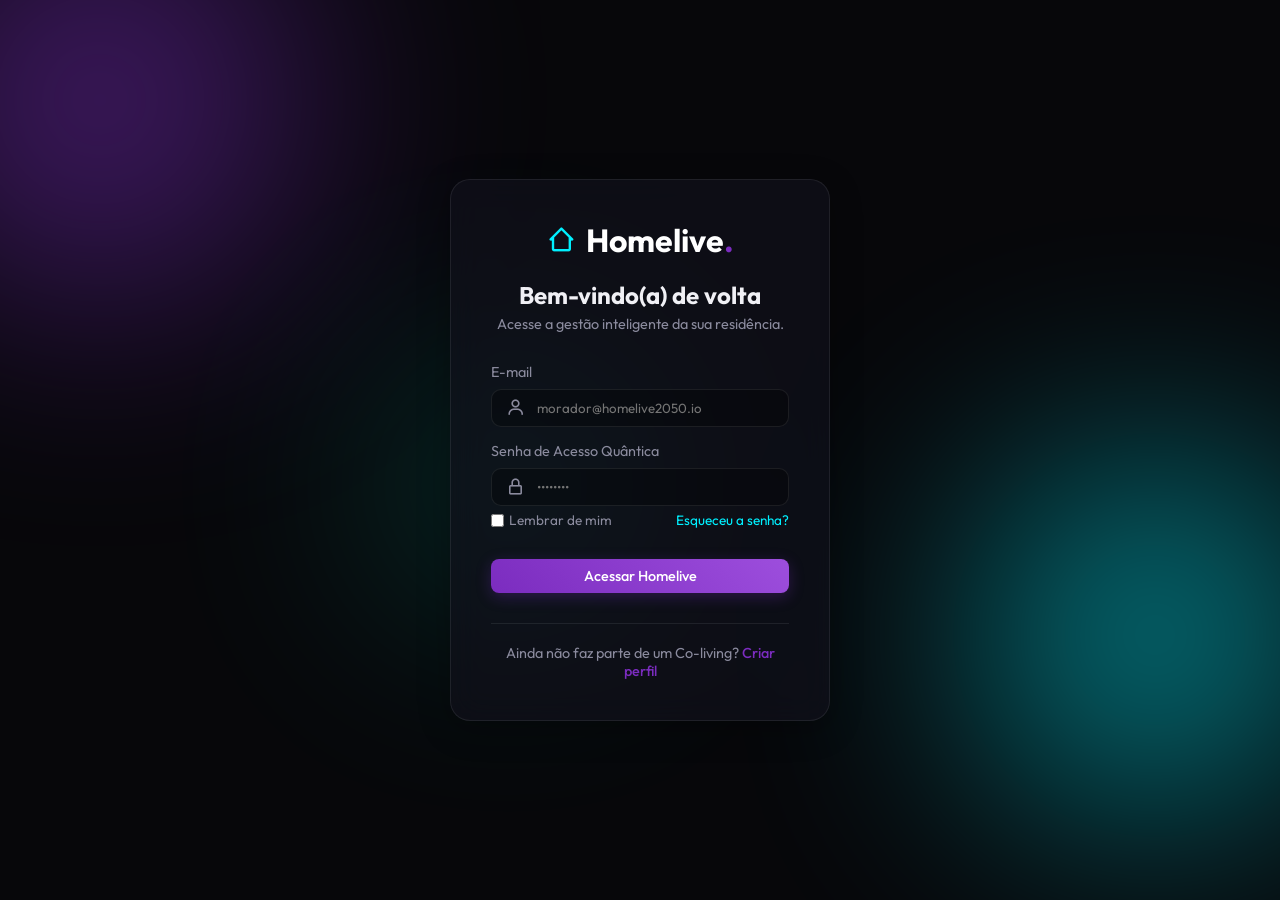
==== frontend/index.html @ 43c57202 "feat: frontend" ====
<!DOCTYPE html>
<html lang="pt-br">

<head>
    <meta charset="UTF-8">
    <meta name="viewport" content="width=device-width, initial-scale=1.0">
    <meta name="description" content="Homelive - Sistema de Gestão de Convivência Inteligente para 2050">
    <title>Homelive | Painel de Controle</title>
    <!-- Fontes do Google -->
    <link rel="preconnect" href="https://fonts.googleapis.com">
    <link rel="preconnect" href="https://fonts.gstatic.com" crossorigin>
    <link href="https://fonts.googleapis.com/css2?family=Outfit:wght@300;400;500;600;700&display=swap" rel="stylesheet">
    <!-- Icones modernos Boxicons -->
    <link href='https://unpkg.com/boxicons@2.1.4/css/boxicons.min.css' rel='stylesheet'>
    <link rel="stylesheet" href="css/estilo.css">

</head>

<body>
    <!-- Fundo de Gradientes Animados -->
    <div class="orbe-fundo orbe-1"></div>
    <div class="orbe-fundo orbe-2"></div>
    <div class="orbe-fundo orbe-3"></div>

    <div class="container-app">
        <!-- Navegação Lateral -->
        <nav class="menu-lateral painel-vidro">
            <div class="marca">
                <i class='bx bx-home-alt-2'></i>
                <span>Homelive<span>.</span></span>
            </div>

            <ul class="links-navegacao">
                <li class="ativo" data-alvo="visao-geral">
                    <i class='bx bx-grid-alt'></i>
                    <span>Visão Geral</span>
                </li>
                <li data-alvo="financas">
                    <i class='bx bx-wallet'></i>
                    <span>Finanças & Rateio</span>
                </li>
                <li data-alvo="tarefas">
                    <i class='bx bx-check-shield'></i>
                    <span>Escalas & Tarefas</span>
                </li>
                <li data-alvo="reservas">
                    <i class='bx bx-calendar-event'></i>
                    <span>Reservas</span>
                </li>
                <li data-alvo="moradores">
                    <i class='bx bx-group'></i>
                    <span>Moradores</span>
                </li>
                <li data-alvo="regras">
                    <i class='bx bx-shield-alt-2'></i>
                    <span>Regras & Penalidades</span>
                </li>
            </ul>

            <div class="seletor-papel-usuario">
                <a href="login.html" id="botao-sair" class="botao-sair mt-3"><i class='bx bx-log-out'></i> Sair</a>
            </div>
        </nav>

        <!-- Área Principal de Conteúdo -->
        <main class="conteudo-principal">
            <!-- Barra Superior -->
            <header class="barra-topo">
                <button class="toggle-menu" id="toggle-menu" aria-label="Abrir menu"><i class='bx bx-menu'></i></button>
                <div class="texto-boas-vindas">
                    <h1 id="titulo-pagina">Visão Geral</h1>
                    <p id="exibicao-data"></p>
                </div>

                <div class="acoes-topo">
                    <div class="emblema-gamificacao dica-ferramenta" data-dica="Seus Pontos de Convivência">
                        <i class='bx bx-star'></i>
                        <span id="pontos-usuario">—</span>
                    </div>
                    <div class="botao-notificacao dica-ferramenta" data-dica="Pendências">
                        <i class='bx bx-bell'></i>
                        <span class="distintivo" id="distintivo-pendencias">0</span>
                    </div>
                    <div class="cartao-perfil painel-vidro">
                        <img id="avatar-usuario" src="" alt="Avatar do Usuário">
                        <div class="info-perfil">
                            <span class="nome" id="nome-usuario">...</span>
                            <span class="papel" id="exibicao-papel">...</span>
                        </div>
                    </div>
                </div>
            </header>

            <!-- Container das Telas (Views) -->
            <div class="container-telas">

                <!-- TELA 1: Visão Geral (Dashboard) -->
                <section id="visao-geral" class="tela tela-ativa">
                    <div class="grade-estatisticas">
                        <div class="cartao-estatistica painel-vidro">
                            <div class="icone-estatistica pulso-azul"><i class='bx bx-pie-chart-alt-2'></i></div>
                            <div class="detalhes-estatistica">
                                <h3 id="est1-titulo">Seu Rateio Pendente</h3>
                                <h2 id="est1-valor">—</h2>
                                <p id="est1-sub"></p>
                            </div>
                        </div>
                        <div class="cartao-estatistica painel-vidro">
                            <div class="icone-estatistica pulso-roxo"><i class='bx bx-water'></i></div>
                            <div class="detalhes-estatistica">
                                <h3 id="est2-titulo">Seu Consumo</h3>
                                <h2 id="est2-valor">—</h2>
                                <p id="est2-sub"></p>
                            </div>
                        </div>
                        <div class="cartao-estatistica painel-vidro">
                            <div class="icone-estatistica pulso-verde"><i class='bx bx-trophy'></i></div>
                            <div class="detalhes-estatistica">
                                <h3 id="est3-titulo">Ranking da Casa</h3>
                                <h2 id="est3-valor">—</h2>
                                <p id="est3-sub"></p>
                            </div>
                        </div>
                    </div>

                    <div class="bento-dashboard">
                        <div class="caixa-bento painel-vidro bento-grande">
                            <div class="cabecalho-caixa">
                                <h2 id="titulo-proximas-escalas">Suas Próximas Escalas</h2>
                                <button class="botao-texto" onclick="navegarPara('tarefas')">Ver todas</button>
                            </div>
                            <ul class="lista-tarefas" id="dash-tarefas"></ul>
                        </div>

                        <div class="caixa-bento painel-vidro">
                            <div class="cabecalho-caixa">
                                <h2>Próximas Reservas</h2>
                            </div>
                            <div id="dash-reservas"></div>
                        </div>
                    </div>
                </section>

                <!-- TELA 2: Finanças -->
                <section id="financas" class="tela">
                    <div class="cabecalho-secao">
                        <h2>Rateio de Custos</h2>
                        <div class="acoes-cabecalho">
                            <button class="botao-contorno" onclick="abrirModal('modalLeitura')">Registrar Consumo (kWh)</button>
                            <button class="botao-primario" onclick="abrirModal('modalNovaDespesa')">Lançar Gasto</button>
                        </div>
                    </div>

                    <div class="algoritmo-financa painel-vidro">
                        <div class="cabecalho-algo">
                            <i class='bx bx-network-chart'></i>
                            <div>
                                <h3>Algoritmo de Divisão por Despesa</h3>
                                <p>Cada gasto escolhe o seu: <strong>Igualitário</strong>, <strong>Por Estadia</strong> (dias na residência) ou <strong>Por Consumo</strong> (leituras de kWh do mês da conta).</p>
                            </div>
                        </div>
                    </div>

                    <div class="container-tabela-despesas painel-vidro">
                        <table class="tabela-moderna">
                            <thead>
                                <tr>
                                    <th>Despesa</th>
                                    <th>Tipo</th>
                                    <th>Valor Total</th>
                                    <th id="th-rateio">Seu Rateio</th>
                                    <th>Status</th>
                                    <th>Ação</th>
                                </tr>
                            </thead>
                            <tbody id="lista-despesas"></tbody>
                        </table>
                    </div>
                </section>

                <!-- TELA 3: Escalas e Tarefas -->
                <section id="tarefas" class="tela">
                    <div class="cabecalho-secao">
                        <h2>Tarefas da Casa</h2>
                        <div class="acoes-cabecalho apenas-admin">
                            <button class="botao-primario" onclick="abrirModal('modalNovaTarefa')">Nova Tarefa</button>
                            <button class="botao-contorno" data-acao="processar-atrasos">Processar Atrasos</button>
                            <button class="botao-perigo" onclick="abrirModal('modalPenalidade')">Aplicar Penalidade</button>
                        </div>
                    </div>
                    <div id="lista-tarefas" class="grade-tarefas"></div>

                    <div class="cabecalho-secao mt-4">
                        <h2>Escalas Recorrentes (Rodízio)</h2>
                        <div class="acoes-cabecalho apenas-admin">
                            <button class="botao-primario" onclick="abrirModal('modalNovaEscala')">Nova Escala</button>
                            <button class="botao-contorno" data-acao="gerar-escalas">Gerar Tarefas Devidas</button>
                        </div>
                    </div>
                    <div id="lista-escalas" class="grade-tarefas"></div>
                </section>

                <!-- TELA 4: Reservas -->
                <section id="reservas" class="tela">
                    <div class="cabecalho-secao">
                        <h2>Reservas de Espaços</h2>
                        <p>Agende o uso das áreas compartilhadas para evitar conflitos de horários.</p>
                    </div>

                    <div class="grade-espacos" id="lista-espacos"></div>

                    <div class="cabecalho-secao mt-4">
                        <h2>Reservas Agendadas</h2>
                    </div>
                    <div class="container-tabela-despesas painel-vidro">
                        <table class="tabela-moderna">
                            <thead>
                                <tr>
                                    <th>Espaço</th>
                                    <th>Morador</th>
                                    <th>Horário</th>
                                    <th>Status</th>
                                    <th>Ação</th>
                                </tr>
                            </thead>
                            <tbody id="lista-agendamentos"></tbody>
                        </table>
                    </div>
                </section>

                <!-- TELA 5: Moradores -->
                <section id="moradores" class="tela">
                    <div class="cabecalho-secao">
                        <h2>Gerenciamento de Moradores</h2>
                        <div class="acoes-cabecalho apenas-admin">
                            <button class="botao-primario" onclick="abrirModal('modalAdicionarMorador')">Adicionar Morador</button>
                        </div>
                    </div>
                    <div id="lista-moradores" class="grade-moradores"></div>
                </section>

                <!-- TELA 6: Regras & Penalidades -->
                <section id="regras" class="tela">
                    <div class="cabecalho-secao">
                        <h2>Regras de Penalidade</h2>
                        <p>As regras valem para todos e são aplicadas automaticamente quando a infração acontece.</p>
                        <div class="acoes-cabecalho apenas-admin">
                            <button class="botao-primario" onclick="abrirModal('modalNovaRegra')">Nova Regra</button>
                        </div>
                    </div>
                    <div id="lista-regras" class="grade-votacoes"></div>

                    <div class="cabecalho-secao mt-4">
                        <h2 id="titulo-penalidades">Minhas Penalidades</h2>
                    </div>
                    <div class="container-tabela-despesas painel-vidro">
                        <table class="tabela-moderna">
                            <thead>
                                <tr>
                                    <th>Data</th>
                                    <th>Morador</th>
                                    <th>Infração</th>
                                    <th>Pontos</th>
                                    <th>Motivo</th>
                                    <th>Aplicada por</th>
                                </tr>
                            </thead>
                            <tbody id="lista-penalidades"></tbody>
                        </table>
                    </div>
                </section>
            </div>
        </main>
    </div>
    <div class="overlay-menu" id="overlay-menu"></div>

    <!-- Modal de Reserva -->
    <div class="sobreposicao-modal" id="modalReserva">
        <div class="caixa-modal painel-vidro">
            <div class="cabecalho-modal">
                <h3 id="nome-espaco-modal">Reservar Espaço</h3>
                <button class="botao-fechar" onclick="fecharModal('modalReserva')"><i class='bx bx-x'></i></button>
            </div>
            <div class="corpo-modal">
                <form id="formulario-reserva" class="formulario-moderno">
                    <input type="hidden" id="reserva-espaco-id">
                    <div class="grupo-formulario apenas-admin">
                        <label>Reservar em nome de</label>
                        <select id="reserva-morador" class="input-vidro"></select>
                    </div>
                    <div class="grupo-formulario">
                        <label>Data da Reserva</label>
                        <input type="date" id="reserva-data" class="input-vidro" required>
                    </div>
                    <div class="linha-formulario">
                        <div class="grupo-formulario">
                            <label>Horário de Início</label>
                            <input type="time" id="reserva-inicio" class="input-vidro" required>
                        </div>
                        <div class="grupo-formulario">
                            <label>Horário de Fim</label>
                            <input type="time" id="reserva-fim" class="input-vidro" required>
                        </div>
                    </div>
                    <div class="grupo-formulario">
                        <label>Motivo (opcional)</label>
                        <input type="text" id="reserva-motivo" class="input-vidro">
                    </div>
                    <div class="aviso-ia">
                        <i class='bx bx-bot'></i>
                        <p>O sistema recusa a reserva se o horário bater com outra já confirmada no mesmo espaço.</p>
                    </div>
                    <button type="submit" class="botao-primario largura-total mt-3">Confirmar Reserva de Espaço</button>
                </form>
            </div>
        </div>
    </div>

    <!-- Modal de Adicionar Morador -->
    <div class="sobreposicao-modal" id="modalAdicionarMorador">
        <div class="caixa-modal painel-vidro">
            <div class="cabecalho-modal">
                <h3>Adicionar Novo Morador</h3>
                <button class="botao-fechar" onclick="fecharModal('modalAdicionarMorador')"><i class='bx bx-x'></i></button>
            </div>
            <div class="corpo-modal">
                <form id="formulario-adicionar-morador" class="formulario-moderno">
                    <div class="grupo-formulario">
                        <label>Nome do Morador</label>
                        <input type="text" id="novo-morador-nome" class="input-vidro" required>
                    </div>
                    <div class="linha-formulario">
                        <div class="grupo-formulario">
                            <label>E-mail</label>
                            <input type="email" id="novo-morador-email" class="input-vidro" required>
                        </div>
                        <div class="grupo-formulario">
                            <label>Senha (mín. 6)</label>
                            <input type="password" id="novo-morador-senha" class="input-vidro" minlength="6" required>
                        </div>
                    </div>
                    <div class="linha-formulario">
                        <div class="grupo-formulario">
                            <label>Quarto</label>
                            <input type="text" id="novo-morador-quarto" class="input-vidro" required>
                        </div>
                        <div class="grupo-formulario">
                            <label>Telefone</label>
                            <input type="text" id="novo-morador-telefone" class="input-vidro">
                        </div>
                    </div>
                    <button type="submit" class="botao-primario largura-total mt-3">Salvar Morador</button>
                </form>
            </div>
        </div>
    </div>

    <!-- Modal Nova Despesa -->
    <div class="sobreposicao-modal" id="modalNovaDespesa">
        <div class="caixa-modal painel-vidro">
            <div class="cabecalho-modal">
                <h3>Lançar Novo Gasto</h3>
                <button class="botao-fechar" onclick="fecharModal('modalNovaDespesa')"><i class='bx bx-x'></i></button>
            </div>
            <div class="corpo-modal">
                <form id="formulario-nova-despesa" class="formulario-moderno">
                    <div class="grupo-formulario">
                        <label>Título</label>
                        <input type="text" id="nova-despesa-titulo" class="input-vidro" required>
                    </div>
                    <div class="grupo-formulario">
                        <label>Descrição (opcional)</label>
                        <input type="text" id="nova-despesa-desc" class="input-vidro">
                    </div>
                    <div class="linha-formulario">
                        <div class="grupo-formulario">
                            <label>Valor Total (R$)</label>
                            <input type="number" id="nova-despesa-valor" step="0.01" min="0.01" class="input-vidro" required>
                        </div>
                        <div class="grupo-formulario">
                            <label>Vencimento</label>
                            <input type="date" id="nova-despesa-vencimento" class="input-vidro" required>
                        </div>
                    </div>
                    <div class="linha-formulario">
                        <div class="grupo-formulario">
                            <label>Categoria</label>
                            <select id="nova-despesa-categoria" class="input-vidro">
                                <option value="ENERGIA_SOLAR">Energia</option>
                                <option value="AGUA_REUTILIZAVEL">Água</option>
                                <option value="INTERNET_QUANTICA">Internet</option>
                                <option value="MANUTENCAO_ROBOS">Manutenção</option>
                                <option value="ALIMENTACAO_INTELIGENTE">Alimentação</option>
                                <option value="CONDOMINIO_GERAL">Condomínio</option>
                                <option value="OUTROS">Outros</option>
                            </select>
                        </div>
                        <div class="grupo-formulario">
                            <label>Tipo</label>
                            <select id="nova-despesa-tipo" class="input-vidro">
                                <option value="FIXA">Fixa</option>
                                <option value="VARIAVEL">Variável</option>
                            </select>
                        </div>
                    </div>
                    <div class="linha-formulario">
                        <div class="grupo-formulario">
                            <label>Divisão</label>
                            <select id="nova-despesa-rateio" class="input-vidro">
                                <option value="IGUALITARIO">Igualitária</option>
                                <option value="POR_ESTADIA">Por estadia</option>
                                <option value="POR_CONSUMO">Por consumo (kWh)</option>
                            </select>
                        </div>
                        <div class="grupo-formulario">
                            <label>Mês da conta</label>
                            <input type="month" id="nova-despesa-competencia" class="input-vidro">
                        </div>
                    </div>
                    <button type="submit" class="botao-primario largura-total mt-3">Enviar para Aprovação</button>
                </form>
            </div>
        </div>
    </div>

    <!-- Modal Leitura de Consumo -->
    <div class="sobreposicao-modal" id="modalLeitura">
        <div class="caixa-modal painel-vidro">
            <div class="cabecalho-modal">
                <h3>Registrar Consumo</h3>
                <button class="botao-fechar" onclick="fecharModal('modalLeitura')"><i class='bx bx-x'></i></button>
            </div>
            <div class="corpo-modal">
                <form id="formulario-leitura" class="formulario-moderno">
                    <div class="grupo-formulario apenas-admin">
                        <label>Morador</label>
                        <select id="leitura-morador" class="input-vidro"></select>
                    </div>
                    <div class="linha-formulario">
                        <div class="grupo-formulario">
                            <label>Consumo (kWh)</label>
                            <input type="number" id="leitura-kwh" step="0.01" min="0" class="input-vidro" required>
                        </div>
                        <div class="grupo-formulario">
                            <label>Mês (padrão: atual)</label>
                            <input type="month" id="leitura-competencia" class="input-vidro">
                        </div>
                    </div>
                    <button type="submit" class="botao-primario largura-total mt-3">Salvar Leitura</button>
                </form>
            </div>
        </div>
    </div>

    <!-- Modal Nova Tarefa -->
    <div class="sobreposicao-modal" id="modalNovaTarefa">
        <div class="caixa-modal painel-vidro">
            <div class="cabecalho-modal">
                <h3>Adicionar Nova Tarefa</h3>
                <button class="botao-fechar" onclick="fecharModal('modalNovaTarefa')"><i class='bx bx-x'></i></button>
            </div>
            <div class="corpo-modal">
                <form id="formulario-nova-tarefa" class="formulario-moderno">
                    <div class="grupo-formulario">
                        <label>Título da Tarefa</label>
                        <input type="text" id="nova-tarefa-titulo" class="input-vidro" required>
                    </div>
                    <div class="grupo-formulario">
                        <label>Descrição</label>
                        <input type="text" id="nova-tarefa-desc" class="input-vidro">
                    </div>
                    <div class="linha-formulario">
                        <div class="grupo-formulario">
                            <label>Responsável</label>
                            <select id="nova-tarefa-responsavel" class="input-vidro" required></select>
                        </div>
                        <div class="grupo-formulario">
                            <label>Prazo</label>
                            <input type="date" id="nova-tarefa-prazo" class="input-vidro" required>
                        </div>
                    </div>
                    <div class="linha-formulario">
                        <div class="grupo-formulario">
                            <label>Recompensa (pts)</label>
                            <input type="number" id="nova-tarefa-xp" min="0" class="input-vidro">
                        </div>
                        <div class="grupo-formulario">
                            <label>Penalidade (pts)</label>
                            <input type="number" id="nova-tarefa-penalidade" min="0" class="input-vidro">
                        </div>
                    </div>
                    <button type="submit" class="botao-primario largura-total mt-3">Criar Tarefa</button>
                </form>
            </div>
        </div>
    </div>

    <!-- Modal Nova Escala -->
    <div class="sobreposicao-modal" id="modalNovaEscala">
        <div class="caixa-modal painel-vidro">
            <div class="cabecalho-modal">
                <h3>Nova Escala Recorrente</h3>
                <button class="botao-fechar" onclick="fecharModal('modalNovaEscala')"><i class='bx bx-x'></i></button>
            </div>
            <div class="corpo-modal">
                <form id="formulario-nova-escala" class="formulario-moderno">
                    <div class="grupo-formulario">
                        <label>Título</label>
                        <input type="text" id="escala-titulo" class="input-vidro" required>
                    </div>
                    <div class="grupo-formulario">
                        <label>Descrição</label>
                        <input type="text" id="escala-desc" class="input-vidro">
                    </div>
                    <div class="linha-formulario">
                        <div class="grupo-formulario">
                            <label>Repete</label>
                            <select id="escala-periodicidade" class="input-vidro">
                                <option value="DIARIA">Diária</option>
                                <option value="SEMANAL" selected>Semanal</option>
                                <option value="QUINZENAL">Quinzenal</option>
                                <option value="MENSAL">Mensal</option>
                            </select>
                        </div>
                        <div class="grupo-formulario">
                            <label>Prazo (dias)</label>
                            <input type="number" id="escala-prazo" min="1" value="2" class="input-vidro" required>
                        </div>
                    </div>
                    <div class="grupo-formulario">
                        <label>Rodízio</label>
                        <select id="escala-rodizio" class="input-vidro">
                            <option value="SEQUENCIAL">Sequencial (em ordem)</option>
                            <option value="MENOR_PONTUACAO">Quem tem menos pontos</option>
                            <option value="MENOR_CARGA">Quem tem menos tarefas abertas</option>
                        </select>
                    </div>
                    <div class="linha-formulario">
                        <div class="grupo-formulario">
                            <label>Recompensa (pts)</label>
                            <input type="number" id="escala-xp" min="0" class="input-vidro">
                        </div>
                        <div class="grupo-formulario">
                            <label>Penalidade (pts)</label>
                            <input type="number" id="escala-penalidade" min="0" class="input-vidro">
                        </div>
                    </div>
                    <div class="grupo-formulario">
                        <label>Primeira geração (padrão: hoje)</label>
                        <input type="date" id="escala-primeira" class="input-vidro">
                    </div>
                    <button type="submit" class="botao-primario largura-total mt-3">Criar Escala</button>
                </form>
            </div>
        </div>
    </div>

    <!-- Modal Penalidade Manual -->
    <div class="sobreposicao-modal" id="modalPenalidade">
        <div class="caixa-modal painel-vidro">
            <div class="cabecalho-modal">
                <h3>Aplicar Penalidade</h3>
                <button class="botao-fechar" onclick="fecharModal('modalPenalidade')"><i class='bx bx-x'></i></button>
            </div>
            <div class="corpo-modal">
                <form id="formulario-penalidade" class="formulario-moderno">
                    <div class="grupo-formulario">
                        <label>Morador</label>
                        <select id="penalidade-morador" class="input-vidro" required></select>
                    </div>
                    <div class="grupo-formulario">
                        <label>Pontos a descontar</label>
                        <input type="number" id="penalidade-pontos" min="1" class="input-vidro" required>
                    </div>
                    <div class="grupo-formulario">
                        <label>Motivo</label>
                        <input type="text" id="penalidade-motivo" class="input-vidro" required>
                    </div>
                    <button type="submit" class="botao-perigo largura-total mt-3">Aplicar Penalidade</button>
                </form>
            </div>
        </div>
    </div>

    <!-- Modal Nova Regra -->
    <div class="sobreposicao-modal" id="modalNovaRegra">
        <div class="caixa-modal painel-vidro">
            <div class="cabecalho-modal">
                <h3>Nova Regra de Penalidade</h3>
                <button class="botao-fechar" onclick="fecharModal('modalNovaRegra')"><i class='bx bx-x'></i></button>
            </div>
            <div class="corpo-modal">
                <form id="formulario-nova-regra" class="formulario-moderno">
                    <div class="grupo-formulario">
                        <label>Nome da regra</label>
                        <input type="text" id="regra-nome" class="input-vidro" required>
                    </div>
                    <div class="linha-formulario">
                        <div class="grupo-formulario">
                            <label>Infração</label>
                            <select id="regra-infracao" class="input-vidro">
                                <option value="TAREFA_ATRASADA">Tarefa atrasada</option>
                                <option value="CANCELAMENTO_TARDIO">Cancelamento tardio</option>
                                <option value="NAO_COMPARECIMENTO">Não comparecimento</option>
                            </select>
                        </div>
                        <div class="grupo-formulario">
                            <label>Cálculo</label>
                            <select id="regra-modo" class="input-vidro">
                                <option value="FIXA">Fixa</option>
                                <option value="PROGRESSIVA">Progressiva (reincidência)</option>
                            </select>
                        </div>
                    </div>
                    <div class="grupo-formulario">
                        <label>Pontos base</label>
                        <input type="number" id="regra-base" min="1" class="input-vidro" required>
                    </div>
                    <div id="regra-campos-progressiva">
                        <div class="linha-formulario">
                            <div class="grupo-formulario">
                                <label>+ por reincidência</label>
                                <input type="number" id="regra-incremento" min="0" class="input-vidro">
                            </div>
                            <div class="grupo-formulario">
                                <label>Teto (opcional)</label>
                                <input type="number" id="regra-teto" min="1" class="input-vidro">
                            </div>
                        </div>
                        <div class="grupo-formulario">
                            <label>Janela de reincidência em dias (padrão 30)</label>
                            <input type="number" id="regra-janela" min="1" class="input-vidro">
                        </div>
                    </div>
                    <div class="grupo-formulario" id="regra-campo-horas" style="display:none;">
                        <label>Antecedência mínima (horas)</label>
                        <input type="number" id="regra-horas" min="1" class="input-vidro">
                    </div>
                    <button type="submit" class="botao-primario largura-total mt-3">Criar Regra</button>
                </form>
            </div>
        </div>
    </div>

    <div id="container-toasts"></div>
    <script src="js/api.js"></script>
    <script src="js/app.js"></script>
</body>

</html>
---- frontend/css/estilo.css ----
:root {
    /* Paleta CyberTech 2050 */
    --fundo-escuro: #07070a;
    --fundo-painel: rgba(18, 18, 28, 0.65);
    --borda-painel: rgba(255, 255, 255, 0.08);
    
    --destaque-azul: #00f0ff;
    --destaque-roxo: #7b2cbf;
    --destaque-verde: #00f5d4;
    --destaque-vermelho: #ff003c;
    
    --texto-principal: #f0f0f5;
    --texto-suave: #8b8b9e;
    
    --desfoque-vidro: blur(16px);
    --transicao: all 0.3s cubic-bezier(0.25, 0.8, 0.25, 1);
}

* {
    margin: 0;
    padding: 0;
    box-sizing: border-box;
    font-family: 'Outfit', sans-serif;
}

body {
    background-color: var(--fundo-escuro);
    color: var(--texto-principal);
    min-height: 100vh;
    overflow-x: hidden;
    position: relative;
}

/* Corpo e Container Login */
.corpo-login {
    display: flex;
    align-items: center;
    justify-content: center;
}

.container-login {
    width: 100%;
    max-width: 420px;
    padding: 20px;
    z-index: 10;
}

.cartao-login {
    padding: 40px;
    display: flex;
    flex-direction: column;
    gap: 30px;
}

.cabecalho-login {
    text-align: center;
}

.cabecalho-login .marca {
    justify-content: center;
    margin-bottom: 20px;
    font-size: 2rem;
}

.cabecalho-login h2 { font-size: 1.5rem; margin-bottom: 5px;}
.cabecalho-login p { color: var(--texto-suave); font-size: 0.9rem; }

.opcoes-login {
    display: flex;
    justify-content: space-between;
    align-items: center;
    font-size: 0.85rem;
    margin-top: -10px;
    margin-bottom: 10px;
}
.lembrar-mim { display: flex; align-items: center; gap: 5px; color: var(--texto-suave); cursor: pointer; }
.link-esqueci { color: var(--destaque-azul); text-decoration: none; transition: var(--transicao); }
.link-esqueci:hover { text-decoration: underline; }

.rodape-login {
    text-align: center;
    font-size: 0.9rem;
    color: var(--texto-suave);
    border-top: 1px solid var(--borda-painel);
    padding-top: 20px;
}
.rodape-login a { color: var(--destaque-roxo); text-decoration: none; font-weight: 500;}

/* Orbes Animados */
.orbe-fundo {
    position: absolute;
    border-radius: 50%;
    filter: blur(120px);
    z-index: -1;
    opacity: 0.5;
    animation: flutuar 20s infinite ease-in-out alternate;
}

.orbe-1 { width: 400px; height: 400px; background: var(--destaque-roxo); top: -100px; left: -100px; }
.orbe-2 { width: 350px; height: 350px; background: var(--destaque-azul); bottom: 10%; right: -50px; animation-delay: -5s; }
.orbe-3 { width: 250px; height: 250px; background: var(--destaque-verde); top: 40%; left: 30%; animation-delay: -10s; opacity: 0.2; }

@keyframes flutuar {
    0% { transform: translate(0, 0) scale(1); }
    100% { transform: translate(30px, 50px) scale(1.1); }
}

/* Painel de Vidro (Glassmorphism) */
.painel-vidro {
    background: var(--fundo-painel);
    backdrop-filter: var(--desfoque-vidro);
    -webkit-backdrop-filter: var(--desfoque-vidro);
    border: 1px solid var(--borda-painel);
    border-radius: 20px;
    box-shadow: 0 8px 32px 0 rgba(0, 0, 0, 0.3);
}

/* Layout App Principal */
.container-app { display: flex; height: 100vh; padding: 20px; gap: 20px; }

/* Menu Lateral */
.menu-lateral { width: 280px; padding: 30px 20px; display: flex; flex-direction: column; }
.marca { font-size: 1.5rem; font-weight: 700; display: flex; align-items: center; gap: 10px; margin-bottom: 50px; color: #fff; }
.marca i { color: var(--destaque-azul); font-size: 1.8rem; }
.marca span span { color: var(--destaque-roxo); }

.links-navegacao { list-style: none; flex: 1; }
.links-navegacao li {
    padding: 15px 20px; margin-bottom: 10px; border-radius: 12px; cursor: pointer;
    display: flex; align-items: center; gap: 15px; color: var(--texto-suave); font-weight: 500; transition: var(--transicao);
}
.links-navegacao li:hover { background: rgba(255, 255, 255, 0.05); color: #fff; transform: translateX(5px); }
.links-navegacao li.ativo { background: linear-gradient(90deg, rgba(123, 44, 191, 0.2), transparent); color: var(--destaque-azul); border-left: 3px solid var(--destaque-azul); }

.seletor-papel-usuario { margin-top: auto; padding-top: 20px; border-top: 1px solid var(--borda-painel); }
.seletor-papel-usuario label { display: block; font-size: 0.8rem; color: var(--texto-suave); margin-bottom: 8px; }

/* Inputs e Formularios */
.input-vidro {
    width: 100%; background: rgba(0,0,0,0.3); border: 1px solid var(--borda-painel); color: #fff;
    padding: 10px 15px; border-radius: 10px; outline: none; transition: var(--transicao); font-family: inherit;
}
.input-vidro:focus { border-color: var(--destaque-roxo); box-shadow: 0 0 10px rgba(123, 44, 191, 0.3); }

.input-com-icone { position: relative; }
.input-com-icone i { position: absolute; left: 15px; top: 50%; transform: translateY(-50%); color: var(--texto-suave); font-size: 1.2rem;}
.input-com-icone .input-vidro { padding-left: 45px; }

/* Botões */
.botao-primario, .botao-contorno, .botao-perigo, .botao-sair {
    padding: 8px 18px; border-radius: 8px; font-weight: 500; cursor: pointer; transition: var(--transicao);
    font-family: inherit; font-size: 0.9rem; text-decoration: none; display: inline-block; text-align: center;
}
.botao-primario { background: linear-gradient(45deg, var(--destaque-roxo), #9d4edd); border: none; color: #fff; box-shadow: 0 4px 15px rgba(123, 44, 191, 0.3); }
.botao-primario:hover { transform: translateY(-2px); box-shadow: 0 6px 20px rgba(123, 44, 191, 0.5); }
.botao-contorno { background: transparent; border: 1px solid var(--borda-painel); color: #fff; }
.botao-contorno:hover { background: rgba(255,255,255,0.1); }
.botao-perigo { background: rgba(255, 0, 60, 0.1); color: var(--destaque-vermelho); border: 1px solid var(--destaque-vermelho); }
.botao-sair { background: rgba(255, 255, 255, 0.05); border: 1px solid var(--borda-painel); color: var(--texto-suave); width: 100%; }
.botao-sair:hover { background: rgba(255, 0, 60, 0.1); color: var(--destaque-vermelho); border-color: var(--destaque-vermelho); }

.largura-total { width: 100%; }
.mt-3 { margin-top: 20px; }
.botao-pequeno { padding: 5px 12px; font-size: 0.8rem; }

/* Conteúdo Principal */
.conteudo-principal { flex: 1; display: flex; flex-direction: column; overflow: hidden; }

/* Barra de Topo */
.barra-topo { display: flex; justify-content: space-between; align-items: center; padding: 10px 30px 30px 30px; }
.texto-boas-vindas h1 { font-size: 2rem; font-weight: 600; }
.texto-boas-vindas p { color: var(--texto-suave); font-size: 0.9rem; }

.acoes-topo { display: flex; align-items: center; gap: 20px; }
.emblema-gamificacao { display: flex; align-items: center; gap: 8px; background: rgba(0, 245, 212, 0.1); color: var(--destaque-verde); padding: 8px 15px; border-radius: 20px; font-weight: 600; border: 1px solid rgba(0, 245, 212, 0.3); }
.botao-notificacao { position: relative; font-size: 1.5rem; cursor: pointer; color: var(--texto-suave); transition: var(--transicao); }
.botao-notificacao:hover { color: #fff; }
.distintivo { position: absolute; top: -5px; right: -5px; background: var(--destaque-vermelho); color: #fff; font-size: 0.6rem; font-weight: bold; width: 16px; height: 16px; display: flex; align-items: center; justify-content: center; border-radius: 50%; }

.cartao-perfil { display: flex; align-items: center; gap: 12px; padding: 8px 15px 8px 8px; border-radius: 30px; cursor: pointer; }
.cartao-perfil img { width: 40px; height: 40px; border-radius: 50%; }
.info-perfil { display: flex; flex-direction: column; }
.info-perfil .nome { font-weight: 600; font-size: 0.95rem; }
.info-perfil .papel { font-size: 0.75rem; color: var(--destaque-roxo); }

/* Container das Telas */
.container-telas { flex: 1; overflow-y: auto; padding: 0 30px 30px 30px; position: relative; }
.container-telas::-webkit-scrollbar { width: 6px; }
.container-telas::-webkit-scrollbar-thumb { background: rgba(255,255,255,0.2); border-radius: 10px; }

.tela { display: none; animation: aparecerSuave 0.4s ease forwards; }
.tela.tela-ativa { display: block; }
@keyframes aparecerSuave { from { opacity: 0; transform: translateY(10px); } to { opacity: 1; transform: translateY(0); } }

/* Estatísticas */
.grade-estatisticas { display: grid; grid-template-columns: repeat(3, 1fr); gap: 20px; margin-bottom: 30px; }
.cartao-estatistica { padding: 25px; display: flex; align-items: center; gap: 20px; transition: var(--transicao); }
.cartao-estatistica:hover { transform: translateY(-5px); }

.icone-estatistica { width: 60px; height: 60px; border-radius: 16px; display: flex; align-items: center; justify-content: center; font-size: 2rem; }
.pulso-azul { background: rgba(0, 240, 255, 0.1); color: var(--destaque-azul); box-shadow: 0 0 20px rgba(0, 240, 255, 0.2); }
.pulso-roxo { background: rgba(123, 44, 191, 0.1); color: var(--destaque-roxo); box-shadow: 0 0 20px rgba(123, 44, 191, 0.2); }
.pulso-verde { background: rgba(0, 245, 212, 0.1); color: var(--destaque-verde); box-shadow: 0 0 20px rgba(0, 245, 212, 0.2); }

.detalhes-estatistica h3 { font-size: 0.9rem; color: var(--texto-suave); font-weight: 400; margin-bottom: 5px; }
.detalhes-estatistica h2 { font-size: 1.8rem; margin-bottom: 5px; }
.detalhes-estatistica p { font-size: 0.8rem; color: var(--texto-suave); }
.positivo { color: var(--destaque-verde) !important; display: flex; align-items: center;}

/* Bento Grid */
.bento-dashboard { display: grid; grid-template-columns: 2fr 1fr; gap: 20px; }
.caixa-bento { padding: 25px; }
.cabecalho-caixa { display: flex; justify-content: space-between; align-items: center; margin-bottom: 20px; }
.cabecalho-caixa h2 { font-size: 1.2rem; font-weight: 500; }
.botao-texto { background: none; border: none; color: var(--destaque-azul); cursor: pointer; font-size: 0.9rem; }

/* Listas (Tarefas e afins) */
.lista-tarefas { list-style: none; display: flex; flex-direction: column; gap: 15px; }
.item-tarefa { display: flex; justify-content: space-between; align-items: center; padding: 15px; background: rgba(255,255,255,0.03); border-radius: 12px; border: 1px solid transparent; transition: var(--transicao); }
.item-tarefa:hover { border-color: rgba(255,255,255,0.1); }
.info-tarefa { display: flex; align-items: center; gap: 15px; }
.icone-tarefa { width: 45px; height: 45px; background: rgba(255,255,255,0.05); border-radius: 12px; display: flex; align-items: center; justify-content: center; font-size: 1.5rem; color: #fff; }
.info-tarefa h4 { font-weight: 500; font-size: 1rem; }
.info-tarefa p { font-size: 0.8rem; color: var(--texto-suave); }
.acao-tarefa { display: flex; align-items: center; gap: 15px; }
.pontos-verde { font-size: 0.85rem; color: var(--destaque-verde); font-weight: 600; }

/* Seções Gerais */
.cabecalho-secao { display: flex; justify-content: space-between; align-items: center; margin-bottom: 25px; }
.cabecalho-secao p { margin-top: 5px; color: var(--texto-suave); font-size: 0.95rem; }
.acoes-cabecalho { display: flex; gap: 10px; }

/* Tabelas */
.tabela-moderna { width: 100%; border-collapse: collapse; }
.tabela-moderna th { text-align: left; padding: 15px; color: var(--texto-suave); font-weight: 500; border-bottom: 1px solid var(--borda-painel); }
.tabela-moderna td { padding: 15px; border-bottom: 1px solid rgba(255,255,255,0.03); }

/* Etiquetas e Status */
.etiqueta { padding: 4px 10px; border-radius: 20px; font-size: 0.75rem; font-weight: 600; }
.etiqueta-fixa { background: rgba(0, 240, 255, 0.1); color: var(--destaque-azul); }
.etiqueta-variavel { background: rgba(123, 44, 191, 0.1); color: var(--destaque-roxo); }
.etiqueta-extra { background: rgba(255, 193, 7, 0.1); color: #ffc107; }

.status { padding: 4px 10px; border-radius: 20px; font-size: 0.75rem; font-weight: 600; }
.status-pago, .status-disponivel { color: var(--destaque-verde); background: rgba(0, 245, 212, 0.1); }
.status-pendente { color: #ffc107; background: rgba(255, 193, 7, 0.1); }
.status-ocupado { color: var(--destaque-vermelho); background: rgba(255, 0, 60, 0.1); }

/* Finanças - Algoritmo */
.algoritmo-financa { display: flex; justify-content: space-between; align-items: center; padding: 20px; margin-bottom: 25px; border-left: 4px solid var(--destaque-azul); }
.cabecalho-algo { display: flex; align-items: center; gap: 15px; }
.cabecalho-algo i { font-size: 2rem; color: var(--destaque-azul); }
.container-tabela-despesas { padding: 20px; }

/* Grade de Tarefas */
.grade-tarefas { display: grid; grid-template-columns: repeat(auto-fill, minmax(300px, 1fr)); gap: 20px; }
.cartao-tarefa { padding: 25px; transition: var(--transicao); }
.cartao-tarefa:hover { transform: translateY(-5px); border-color: rgba(255,255,255,0.2); }
.cabecalho-t { display: flex; justify-content: space-between; margin-bottom: 15px; }
.etiqueta-t { font-size: 0.8rem; color: var(--texto-suave); background: rgba(255,255,255,0.1); padding: 4px 10px; border-radius: 10px; }
.etiqueta-urgente { background: rgba(255, 0, 60, 0.2); color: var(--destaque-vermelho); }
.cartao-tarefa h3 { margin-bottom: 10px; }
.cartao-tarefa p { color: var(--texto-suave); font-size: 0.9rem; margin-bottom: 20px; line-height: 1.5; }
.rodape-t { display: flex; justify-content: space-between; align-items: center; border-top: 1px solid var(--borda-painel); padding-top: 15px;}
.responsavel { display: flex; align-items: center; gap: 10px; font-size: 0.9rem;}
.responsavel img { width: 30px; height: 30px; border-radius: 50%; }

/* Grade de Espaços */
.grade-espacos { display: grid; grid-template-columns: repeat(auto-fill, minmax(300px, 1fr)); gap: 25px; }
.cartao-espaco { overflow: hidden; display: flex; flex-direction: column; }
.img-espaco { height: 160px; background-size: cover; background-position: center; border-bottom: 1px solid var(--borda-painel); }
.acustico { background-image: linear-gradient(rgba(0,0,0,0.2), rgba(0,0,0,0.8)), url('../assets/img/escritorio.jpg'); }
.lavanderia { background-image: linear-gradient(rgba(0,0,0,0.2), rgba(0,0,0,0.8)), url('../assets/img/lavanderia.jpg'); }
.gourmet { background-image: linear-gradient(rgba(0,0,0,0.2), rgba(0,0,0,0.8)), url('../assets/img/gourmet.jpg'); }
.conteudo-espaco { padding: 20px; flex: 1; display: flex; flex-direction: column; }
.conteudo-espaco p { color: var(--texto-suave); font-size: 0.9rem; margin: 10px 0 20px 0; }
.meta-espaco { display: flex; justify-content: space-between; font-size: 0.85rem; margin-bottom: 20px; }

/* Moradores */
.grade-moradores { display: grid; grid-template-columns: repeat(auto-fill, minmax(320px, 1fr)); gap: 20px; }
.cartao-morador { padding: 25px; display: flex; flex-direction: column; gap: 20px; }
.cabecalho-morador { display: flex; align-items: center; gap: 15px; border-bottom: 1px solid rgba(255,255,255,0.05); padding-bottom: 15px; }
.cabecalho-morador img { width: 50px; height: 50px; border-radius: 50%; }
.cabecalho-morador h3 { font-size: 1.1rem; margin-bottom: 5px; }
.etiqueta-papel { background: rgba(123, 44, 191, 0.1); color: var(--destaque-roxo); }
.etiqueta-lider { background: rgba(255, 0, 60, 0.1); color: var(--destaque-vermelho); }

.estatisticas-morador { display: flex; flex-direction: column; gap: 10px; }
.estat { display: flex; justify-content: space-between; font-size: 0.9rem; }
.estat span { color: var(--texto-suave); }
.texto-verde { color: var(--destaque-verde); }
.texto-alerta { color: #ffc107; }

/* Votações */
.grade-votacoes { display: flex; flex-direction: column; gap: 20px; }
.cartao-votacao { padding: 25px; position: relative; }
.status-votacao { position: absolute; top: 25px; right: 25px; font-size: 0.75rem; font-weight: 600; padding: 4px 10px; border-radius: 20px; }
.tag-ativa { background: rgba(0, 240, 255, 0.1); color: var(--destaque-azul); border: 1px solid rgba(0, 240, 255, 0.2); }
.tag-encerrada { background: rgba(255,255,255,0.1); color: var(--texto-suave); }

.cartao-votacao h3 { margin-bottom: 10px; padding-right: 120px; }
.cartao-votacao p { color: var(--texto-suave); font-size: 0.95rem; margin-bottom: 20px; }

.barra-progresso-votacao { display: flex; height: 10px; border-radius: 10px; overflow: hidden; margin-bottom: 20px; }
.votos-sim { background: var(--destaque-verde); font-size: 0; }
.votos-nao { background: var(--destaque-vermelho); font-size: 0; }

.acoes-votar { display: flex; gap: 10px; }
.acoes-votar .botao-contorno { display: flex; align-items: center; gap: 5px; }
.acoes-votar .botao-perigo { display: flex; align-items: center; gap: 5px; }
.resultado-final { background: rgba(0, 245, 212, 0.05); padding: 10px; border-radius: 8px; border-left: 3px solid var(--destaque-verde); }

/* Modais */
.sobreposicao-modal { position: fixed; top: 0; left: 0; width: 100%; height: 100%; background: rgba(0,0,0,0.6); backdrop-filter: blur(5px); display: flex; align-items: center; justify-content: center; z-index: 1000; opacity: 0; pointer-events: none; transition: var(--transicao); }
.sobreposicao-modal.ativa { opacity: 1; pointer-events: auto; }
.caixa-modal { width: 100%; max-width: 450px; transform: translateY(20px); transition: var(--transicao); }
.sobreposicao-modal.ativa .caixa-modal { transform: translateY(0); }
.cabecalho-modal { display: flex; justify-content: space-between; align-items: center; padding: 20px; border-bottom: 1px solid var(--borda-painel); }
.botao-fechar { background: none; border: none; color: #fff; font-size: 1.5rem; cursor: pointer; }
.corpo-modal { padding: 20px; }
.grupo-formulario { margin-bottom: 15px; }
.grupo-formulario label { display: block; margin-bottom: 8px; font-size: 0.9rem; color: var(--texto-suave); }
.linha-formulario { display: flex; gap: 15px; }

.aviso-ia { display: flex; gap: 10px; background: rgba(0, 240, 255, 0.1); padding: 12px; border-radius: 10px; border: 1px solid rgba(0, 240, 255, 0.2); margin-top: 20px; }
.aviso-ia i { color: var(--destaque-azul); font-size: 1.2rem; }
.aviso-ia p { font-size: 0.8rem; color: #fff; margin: 0; }

/* ========================
   PONTOS XP (Tarefa)
======================== */
.pontos-t { font-size: 0.85rem; color: var(--destaque-verde); font-weight: 700; }

/* ========================
   TOOLTIP (dica-ferramenta)
======================== */
.dica-ferramenta { position: relative; cursor: default; }
.dica-ferramenta::after {
    content: attr(data-dica);
    position: absolute;
    bottom: calc(100% + 10px);
    left: 50%;
    transform: translateX(-50%);
    background: rgba(10, 10, 22, 0.97);
    border: 1px solid var(--borda-painel);
    color: var(--texto-principal);
    padding: 6px 14px;
    border-radius: 8px;
    font-size: 0.75rem;
    white-space: nowrap;
    opacity: 0;
    pointer-events: none;
    transition: opacity 0.2s ease;
    backdrop-filter: blur(12px);
    -webkit-backdrop-filter: blur(12px);
    z-index: 200;
}
.dica-ferramenta::before {
    content: '';
    position: absolute;
    bottom: calc(100% + 6px);
    left: 50%;
    transform: translateX(-50%);
    border: 5px solid transparent;
    border-top-color: var(--borda-painel);
    opacity: 0;
    pointer-events: none;
    transition: opacity 0.2s ease;
    z-index: 200;
}
.dica-ferramenta:hover::after,
.dica-ferramenta:hover::before { opacity: 1; }

/* ========================
   TOAST NOTIFICATIONS
======================== */
#container-toasts {
    position: fixed;
    bottom: 30px;
    right: 30px;
    z-index: 9999;
    display: flex;
    flex-direction: column;
    gap: 10px;
    pointer-events: none;
}
.toast {
    display: flex;
    align-items: center;
    gap: 12px;
    padding: 14px 20px;
    border-radius: 14px;
    background: rgba(12, 12, 24, 0.93);
    backdrop-filter: blur(20px);
    -webkit-backdrop-filter: blur(20px);
    border: 1px solid var(--borda-painel);
    color: #fff;
    font-size: 0.9rem;
    font-weight: 500;
    transform: translateX(130%);
    transition: transform 0.4s cubic-bezier(0.25, 0.8, 0.25, 1);
    pointer-events: auto;
    min-width: 280px;
    box-shadow: 0 8px 40px rgba(0, 0, 0, 0.5);
}
.toast.toast-visivel { transform: translateX(0); }
.toast-sucesso { border-color: rgba(0, 245, 212, 0.35); }
.toast-sucesso i { color: var(--destaque-verde); font-size: 1.3rem; }
.toast-erro { border-color: rgba(255, 0, 60, 0.35); }
.toast-erro i { color: var(--destaque-vermelho); font-size: 1.3rem; }
.toast-info { border-color: rgba(0, 240, 255, 0.35); }
.toast-info i { color: var(--destaque-azul); font-size: 1.3rem; }
.toast-aviso { border-color: rgba(255, 193, 7, 0.35); }
.toast-aviso i { color: #ffc107; font-size: 1.3rem; }

/* ========================
   SKELETON LOADING
======================== */
@keyframes shimmer {
    0%   { background-position: -600px 0; }
    100% { background-position:  600px 0; }
}
.skeleton-card {
    height: 160px;
    border-radius: 20px;
    border: 1px solid var(--borda-painel);
    position: relative;
    background: rgba(255, 255, 255, 0.02);
    overflow: hidden;
}
.skeleton-card::after {
    content: '';
    position: absolute;
    inset: 0;
    background: linear-gradient(90deg, transparent 25%, rgba(255,255,255,0.05) 50%, transparent 75%);
    background-size: 600px 100%;
    animation: shimmer 1.5s infinite;
}
.skeleton-linha {
    height: 14px;
    border-radius: 4px;
    background: rgba(255, 255, 255, 0.05);
    position: relative;
    overflow: hidden;
}
.skeleton-linha::after {
    content: '';
    position: absolute;
    inset: 0;
    background: linear-gradient(90deg, transparent 25%, rgba(255,255,255,0.09) 50%, transparent 75%);
    background-size: 600px 100%;
    animation: shimmer 1.5s infinite;
}

/* ========================
   HAMBURGER MENU MOBILE
======================== */
.toggle-menu {
    display: none;
    align-items: center;
    justify-content: center;
    background: rgba(255, 255, 255, 0.06);
    border: 1px solid var(--borda-painel);
    color: #fff;
    font-size: 1.5rem;
    cursor: pointer;
    padding: 8px 10px;
    border-radius: 10px;
    transition: var(--transicao);
    line-height: 1;
    flex-shrink: 0;
}
.toggle-menu:hover { background: rgba(255, 255, 255, 0.12); }

.overlay-menu {
    display: none;
    position: fixed;
    inset: 0;
    background: rgba(0, 0, 0, 0.65);
    z-index: 99;
    backdrop-filter: blur(4px);
    -webkit-backdrop-filter: blur(4px);
}
.overlay-menu.ativo { display: block; }

/* ========================
   RESPONSIVIDADE — TABLET
======================== */
@media (max-width: 1100px) {
    .grade-estatisticas { grid-template-columns: repeat(2, 1fr); }
    .menu-lateral { width: 240px; }
}

/* ========================
   RESPONSIVIDADE — MOBILE
======================== */
@media (max-width: 768px) {
    .container-app {
        padding: 0;
        gap: 0;
        height: auto;
        min-height: 100vh;
    }

    /* Sidebar deslizante */
    .menu-lateral {
        position: fixed;
        top: 0;
        left: -290px;
        height: 100vh;
        z-index: 100;
        width: 280px;
        border-radius: 0 24px 24px 0;
        transition: left 0.35s cubic-bezier(0.25, 0.8, 0.25, 1);
        padding-top: 50px;
    }
    .menu-lateral.aberto { left: 0; }

    .toggle-menu { display: flex; }

    .conteudo-principal {
        width: 100%;
        overflow: hidden;
    }

    .barra-topo {
        padding: 15px 20px 20px 20px;
        gap: 12px;
    }

    .texto-boas-vindas h1 { font-size: 1.3rem; }
    .texto-boas-vindas p  { display: none; }
    .info-perfil          { display: none; }
    .emblema-gamificacao span { display: none; }

    .grade-estatisticas {
        grid-template-columns: 1fr;
        gap: 12px;
        margin-bottom: 20px;
    }

    .bento-dashboard,
    .grade-espacos,
    .grade-tarefas,
    .grade-moradores {
        grid-template-columns: 1fr;
    }

    .container-telas { padding: 0 15px 30px 15px; }

    .cabecalho-secao {
        flex-direction: column;
        align-items: flex-start;
        gap: 12px;
    }
    .acoes-cabecalho { flex-wrap: wrap; }

    .linha-formulario { flex-direction: column; }

    #container-toasts {
        bottom: 15px;
        right: 15px;
        left: 15px;
    }
    .toast { min-width: unset; width: 100%; }

    .caixa-modal { margin: 0 15px; max-width: calc(100% - 30px); }

    .container-login { padding: 15px; }
    .cartao-login { padding: 25px 20px; gap: 20px; }
}

@media (max-width: 480px) {
    .cartao-estatistica { padding: 18px; }
    .cartao-estatistica:hover { transform: none; }
    .texto-boas-vindas h1 { font-size: 1.1rem; }
    .acoes-topo { gap: 8px; }
}

/* --- Integração com a API --- */
/* Itens exclusivos do síndico: somem para morador sem mexer no display original do elemento */
body:not(.modo-sindico) .apenas-admin { display: none !important; }
.mt-4 { margin-top: 32px; }
.botao-pequeno + .botao-pequeno { margin-left: 6px; }
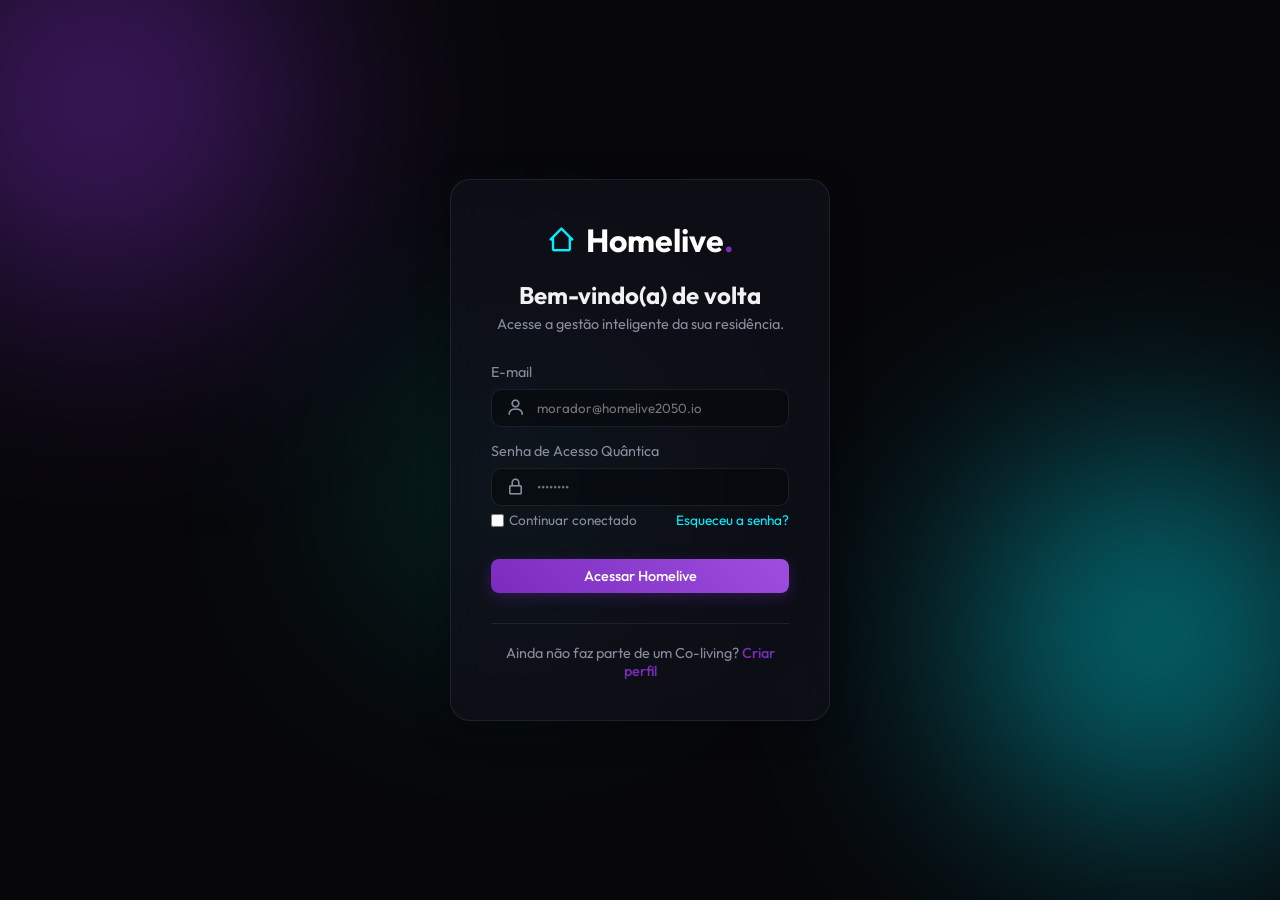
==== commit bc86c42f: "feat: front uses token login and becomes an installable app (PWA) Co-Authored-By: Claude Sonnet 5.5 " ====
--- a/frontend/index.html
+++ b/frontend/index.html
@@ -3,7 +3,16 @@
 
 <head>
     <meta charset="UTF-8">
-    <meta name="viewport" content="width=device-width, initial-scale=1.0">
+    <meta name="viewport" content="width=device-width, initial-scale=1.0, viewport-fit=cover">
+    <!-- App instalável (PWA) -->
+    <link rel="manifest" href="manifest.json">
+    <meta name="theme-color" content="#07070a">
+    <link rel="icon" type="image/png" href="icons/icon-192.png">
+    <link rel="apple-touch-icon" href="icons/apple-touch-icon.png">
+    <meta name="mobile-web-app-capable" content="yes">
+    <meta name="apple-mobile-web-app-capable" content="yes">
+    <meta name="apple-mobile-web-app-status-bar-style" content="black-translucent">
+    <meta name="apple-mobile-web-app-title" content="HomeLive">
     <meta name="description" content="Homelive - Sistema de Gestão de Convivência Inteligente para 2050">
     <title>Homelive | Painel de Controle</title>
     <!-- Fontes do Google -->
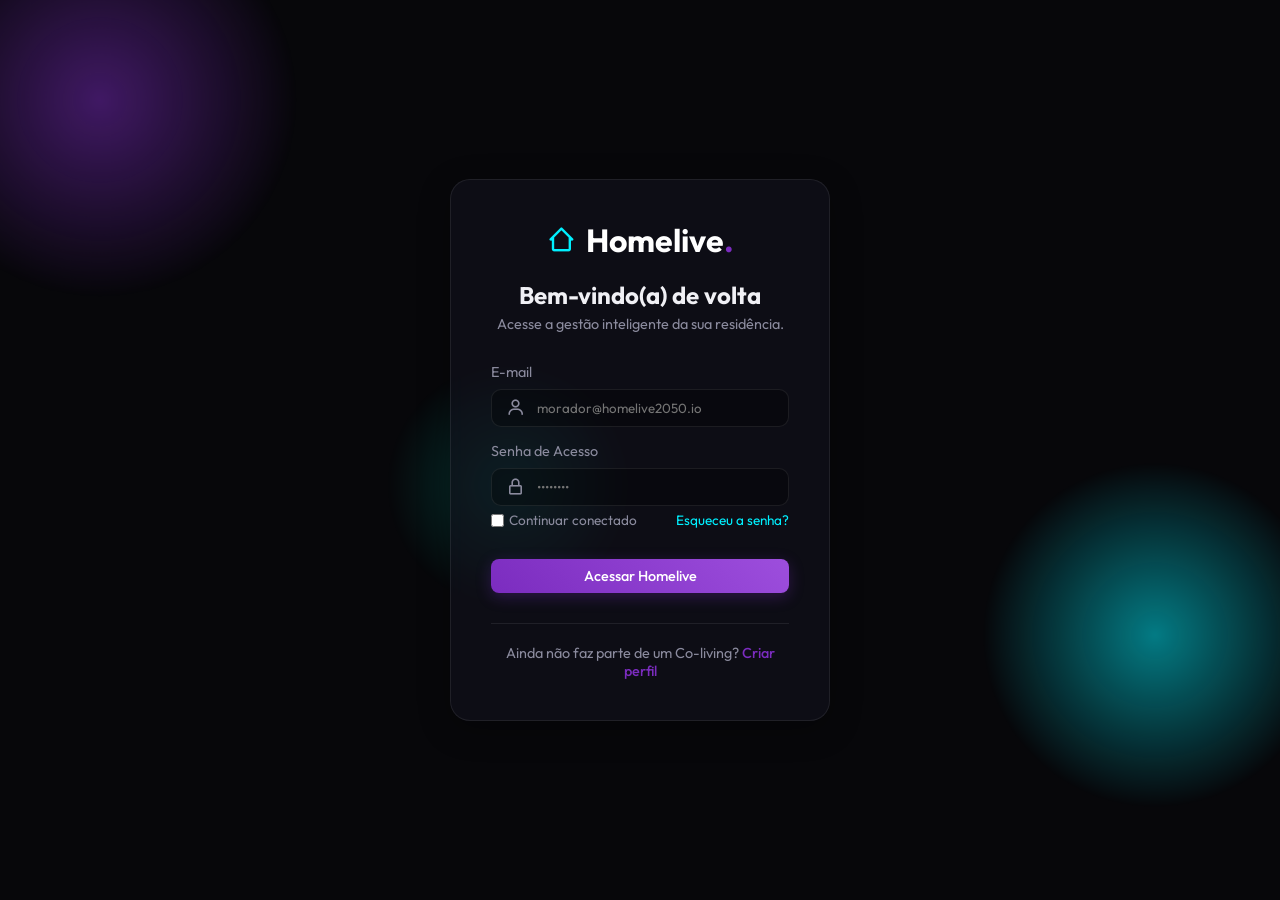
==== commit 4b99870a: "fix: erros de notificação e de criação de tarefas" ====
--- a/frontend/index.html
+++ b/frontend/index.html
@@ -67,6 +67,7 @@
             </ul>
 
             <div class="seletor-papel-usuario">
+                <button type="button" class="botao-contorno botao-pequeno largura-total" onclick="abrirModal('modalTrocarSenha')"><i class='bx bx-lock-alt'></i> Trocar minha senha</button>
                 <a href="login.html" id="botao-sair" class="botao-sair mt-3"><i class='bx bx-log-out'></i> Sair</a>
             </div>
         </nav>
@@ -86,7 +87,7 @@
                         <i class='bx bx-star'></i>
                         <span id="pontos-usuario">—</span>
                     </div>
-                    <div class="botao-notificacao dica-ferramenta" data-dica="Pendências">
+                    <div class="botao-notificacao dica-ferramenta" id="botao-pendencias" data-dica="Pendências" role="button" tabindex="0">
                         <i class='bx bx-bell'></i>
                         <span class="distintivo" id="distintivo-pendencias">0</span>
                     </div>
@@ -214,6 +215,9 @@
                     <div class="cabecalho-secao">
                         <h2>Reservas de Espaços</h2>
                         <p>Agende o uso das áreas compartilhadas para evitar conflitos de horários.</p>
+                        <div class="acoes-cabecalho apenas-admin">
+                            <button class="botao-primario" onclick="abrirModal('modalNovoEspaco')">Novo Espaço</button>
+                        </div>
                     </div>
 
                     <div class="grade-espacos" id="lista-espacos"></div>
@@ -243,6 +247,18 @@
                         <h2>Gerenciamento de Moradores</h2>
                         <div class="acoes-cabecalho apenas-admin">
                             <button class="botao-primario" onclick="abrirModal('modalAdicionarMorador')">Adicionar Morador</button>
+                        </div>
+                    </div>
+                    <!-- Convite: só o síndico enxerga o código da residência -->
+                    <div id="cartao-convite" class="cartao-convite painel-vidro apenas-admin">
+                        <div>
+                            <span class="rotulo-convite">Código de convite · <strong id="nome-casa"></strong></span>
+                            <div id="codigo-convite" class="codigo-convite">—</div>
+                            <p class="ajuda-convite">Passe este código para quem vai morar com você. Na tela de cadastro, a pessoa informa o código e entra como moradora.</p>
+                        </div>
+                        <div class="acoes-convite">
+                            <button class="botao-primario botao-pequeno" data-acao="copiar-convite">Copiar código</button>
+                            <button class="botao-contorno botao-pequeno" data-acao="renovar-convite">Gerar novo código</button>
                         </div>
                     </div>
                     <div id="lista-moradores" class="grade-moradores"></div>
@@ -591,6 +607,107 @@
         </div>
     </div>
 
+    <!-- Modal Editar Estadia -->
+    <div class="sobreposicao-modal" id="modalEstadia">
+        <div class="caixa-modal painel-vidro">
+            <div class="cabecalho-modal">
+                <h3>Dias de estadia</h3>
+                <button class="botao-fechar" onclick="fecharModal('modalEstadia')"><i class='bx bx-x'></i></button>
+            </div>
+            <div class="corpo-modal">
+                <form id="formulario-estadia" class="formulario-moderno">
+                    <input type="hidden" id="estadia-morador-id">
+                    <p class="ajuda-convite">Quantos dias <strong id="estadia-nome"></strong> fica na residência. Esse número é o peso do rateio <em>Por estadia</em>.</p>
+                    <div class="grupo-formulario">
+                        <label>Dias de estadia</label>
+                        <input type="number" id="estadia-dias" class="input-vidro" min="0" max="3650" required>
+                    </div>
+                    <button type="submit" class="botao-primario largura-total mt-3">Salvar</button>
+                </form>
+            </div>
+        </div>
+    </div>
+
+    <!-- Modal Trocar Minha Senha -->
+    <div class="sobreposicao-modal" id="modalTrocarSenha">
+        <div class="caixa-modal painel-vidro">
+            <div class="cabecalho-modal">
+                <h3>Trocar minha senha</h3>
+                <button class="botao-fechar" onclick="fecharModal('modalTrocarSenha')"><i class='bx bx-x'></i></button>
+            </div>
+            <div class="corpo-modal">
+                <form id="formulario-trocar-senha" class="formulario-moderno">
+                    <div class="grupo-formulario">
+                        <label>Senha atual</label>
+                        <input type="password" id="senha-atual" class="input-vidro" autocomplete="current-password" required>
+                    </div>
+                    <div class="linha-formulario">
+                        <div class="grupo-formulario">
+                            <label>Nova senha (mín. 6)</label>
+                            <input type="password" id="senha-nova" class="input-vidro" minlength="6" autocomplete="new-password" required>
+                        </div>
+                        <div class="grupo-formulario">
+                            <label>Confirmar nova senha</label>
+                            <input type="password" id="senha-nova-confirma" class="input-vidro" minlength="6" autocomplete="new-password" required>
+                        </div>
+                    </div>
+                    <button type="submit" class="botao-primario largura-total mt-3">Salvar nova senha</button>
+                </form>
+            </div>
+        </div>
+    </div>
+
+    <!-- Modal Senha Temporária (síndico redefiniu a senha de um morador) -->
+    <div class="sobreposicao-modal" id="modalSenhaTemporaria">
+        <div class="caixa-modal painel-vidro">
+            <div class="cabecalho-modal">
+                <h3>Senha temporária</h3>
+                <button class="botao-fechar" onclick="fecharModal('modalSenhaTemporaria')"><i class='bx bx-x'></i></button>
+            </div>
+            <div class="corpo-modal">
+                <p class="ajuda-convite">Passe esta senha para <strong id="senha-temporaria-nome"></strong>. Ela <strong>aparece só agora</strong>: depois de fechar esta janela não dá para ver de novo. A pessoa entra com ela e troca por uma própria em "Trocar minha senha".</p>
+                <div id="senha-temporaria-valor" class="codigo-convite">—</div>
+                <div class="acoes-convite mt-3">
+                    <button class="botao-primario botao-pequeno" data-acao="copiar-senha-temporaria">Copiar senha</button>
+                    <button class="botao-contorno botao-pequeno" onclick="fecharModal('modalSenhaTemporaria')">Fechar</button>
+                </div>
+            </div>
+        </div>
+    </div>
+
+    <!-- Modal Novo Espaço -->
+    <div class="sobreposicao-modal" id="modalNovoEspaco">
+        <div class="caixa-modal painel-vidro">
+            <div class="cabecalho-modal">
+                <h3>Novo Espaço Comum</h3>
+                <button class="botao-fechar" onclick="fecharModal('modalNovoEspaco')"><i class='bx bx-x'></i></button>
+            </div>
+            <div class="corpo-modal">
+                <form id="formulario-novo-espaco" class="formulario-moderno">
+                    <div class="grupo-formulario">
+                        <label>Nome do espaço</label>
+                        <input type="text" id="novo-espaco-nome" class="input-vidro" maxlength="80" placeholder="Ex: Sala de Cinema" required>
+                    </div>
+                    <div class="grupo-formulario">
+                        <label>Descrição (opcional)</label>
+                        <input type="text" id="novo-espaco-descricao" class="input-vidro" maxlength="200">
+                    </div>
+                    <div class="linha-formulario">
+                        <div class="grupo-formulario">
+                            <label>Capacidade (pessoas)</label>
+                            <input type="number" id="novo-espaco-capacidade" class="input-vidro" min="1" max="500" placeholder="4">
+                        </div>
+                        <div class="grupo-formulario">
+                            <label>Regras de uso (opcional)</label>
+                            <input type="text" id="novo-espaco-regras" class="input-vidro" maxlength="200">
+                        </div>
+                    </div>
+                    <button type="submit" class="botao-primario largura-total mt-3">Salvar Espaço</button>
+                </form>
+            </div>
+        </div>
+    </div>
+
     <!-- Modal Nova Regra -->
     <div class="sobreposicao-modal" id="modalNovaRegra">
         <div class="caixa-modal painel-vidro">
--- a/frontend/css/estilo.css
+++ b/frontend/css/estilo.css
@@ -12,7 +12,7 @@
     --texto-principal: #f0f0f5;
     --texto-suave: #8b8b9e;
     
-    --desfoque-vidro: blur(16px);
+    --desfoque-vidro: blur(8px);
     --transicao: all 0.3s cubic-bezier(0.25, 0.8, 0.25, 1);
 }
 
@@ -90,15 +90,17 @@
 .orbe-fundo {
     position: absolute;
     border-radius: 50%;
-    filter: blur(120px);
+    /* gradiente radial no lugar de filter:blur(120px), que era pesado de animar */
+    background: radial-gradient(circle, var(--cor-orbe) 0%, transparent 70%);
     z-index: -1;
     opacity: 0.5;
+    will-change: transform;
     animation: flutuar 20s infinite ease-in-out alternate;
 }
 
-.orbe-1 { width: 400px; height: 400px; background: var(--destaque-roxo); top: -100px; left: -100px; }
-.orbe-2 { width: 350px; height: 350px; background: var(--destaque-azul); bottom: 10%; right: -50px; animation-delay: -5s; }
-.orbe-3 { width: 250px; height: 250px; background: var(--destaque-verde); top: 40%; left: 30%; animation-delay: -10s; opacity: 0.2; }
+.orbe-1 { width: 400px; height: 400px; --cor-orbe: var(--destaque-roxo); top: -100px; left: -100px; }
+.orbe-2 { width: 350px; height: 350px; --cor-orbe: var(--destaque-azul); bottom: 10%; right: -50px; animation-delay: -5s; }
+.orbe-3 { width: 250px; height: 250px; --cor-orbe: var(--destaque-verde); top: 40%; left: 30%; animation-delay: -10s; opacity: 0.2; }
 
 @keyframes flutuar {
     0% { transform: translate(0, 0) scale(1); }
@@ -226,7 +228,7 @@
 .pontos-verde { font-size: 0.85rem; color: var(--destaque-verde); font-weight: 600; }
 
 /* Seções Gerais */
-.cabecalho-secao { display: flex; justify-content: space-between; align-items: center; margin-bottom: 25px; }
+.cabecalho-secao { display: flex; justify-content: space-between; align-items: center; flex-wrap: wrap; gap: 12px; margin-bottom: 25px; }
 .cabecalho-secao p { margin-top: 5px; color: var(--texto-suave); font-size: 0.95rem; }
 .acoes-cabecalho { display: flex; gap: 10px; }
 
@@ -250,7 +252,9 @@
 .algoritmo-financa { display: flex; justify-content: space-between; align-items: center; padding: 20px; margin-bottom: 25px; border-left: 4px solid var(--destaque-azul); }
 .cabecalho-algo { display: flex; align-items: center; gap: 15px; }
 .cabecalho-algo i { font-size: 2rem; color: var(--destaque-azul); }
-.container-tabela-despesas { padding: 20px; }
+/* No celular a tabela é mais larga que a tela: a caixa rola para o lado em vez de empurrar a página inteira. */
+.container-tabela-despesas { padding: 20px; overflow-x: auto; -webkit-overflow-scrolling: touch; }
+.container-tabela-despesas .tabela-moderna { min-width: 560px; }
 
 /* Grade de Tarefas */
 .grade-tarefas { display: grid; grid-template-columns: repeat(auto-fill, minmax(300px, 1fr)); gap: 20px; }
@@ -272,6 +276,8 @@
 .acustico { background-image: linear-gradient(rgba(0,0,0,0.2), rgba(0,0,0,0.8)), url('../assets/img/escritorio.jpg'); }
 .lavanderia { background-image: linear-gradient(rgba(0,0,0,0.2), rgba(0,0,0,0.8)), url('../assets/img/lavanderia.jpg'); }
 .gourmet { background-image: linear-gradient(rgba(0,0,0,0.2), rgba(0,0,0,0.8)), url('../assets/img/gourmet.jpg'); }
+/* Espaço cadastrado pelo síndico, sem foto própria */
+.generico { background-image: linear-gradient(135deg, rgba(0, 240, 255, 0.28), rgba(123, 44, 191, 0.5)); }
 .conteudo-espaco { padding: 20px; flex: 1; display: flex; flex-direction: column; }
 .conteudo-espaco p { color: var(--texto-suave); font-size: 0.9rem; margin: 10px 0 20px 0; }
 .meta-espaco { display: flex; justify-content: space-between; font-size: 0.85rem; margin-bottom: 20px; }
@@ -311,9 +317,9 @@
 .resultado-final { background: rgba(0, 245, 212, 0.05); padding: 10px; border-radius: 8px; border-left: 3px solid var(--destaque-verde); }
 
 /* Modais */
-.sobreposicao-modal { position: fixed; top: 0; left: 0; width: 100%; height: 100%; background: rgba(0,0,0,0.6); backdrop-filter: blur(5px); display: flex; align-items: center; justify-content: center; z-index: 1000; opacity: 0; pointer-events: none; transition: var(--transicao); }
+.sobreposicao-modal { position: fixed; top: 0; left: 0; width: 100%; height: 100%; background: rgba(0,0,0,0.75); display: flex; align-items: center; justify-content: center; z-index: 1000; opacity: 0; pointer-events: none; transition: var(--transicao); }
 .sobreposicao-modal.ativa { opacity: 1; pointer-events: auto; }
-.caixa-modal { width: 100%; max-width: 450px; transform: translateY(20px); transition: var(--transicao); }
+.caixa-modal { width: 100%; max-width: 450px; max-height: 90vh; overflow-y: auto; transform: translateY(20px); transition: var(--transicao); }
 .sobreposicao-modal.ativa .caixa-modal { transform: translateY(0); }
 .cabecalho-modal { display: flex; justify-content: space-between; align-items: center; padding: 20px; border-bottom: 1px solid var(--borda-painel); }
 .botao-fechar { background: none; border: none; color: #fff; font-size: 1.5rem; cursor: pointer; }
@@ -371,6 +377,37 @@
 .dica-ferramenta:hover::after,
 .dica-ferramenta:hover::before { opacity: 1; }
 
+/* Página "Esqueceu a senha" */
+.passos-recuperacao { margin: 0; padding-left: 20px; color: var(--texto-suave); font-size: 0.9rem; line-height: 1.6; display: flex; flex-direction: column; gap: 10px; }
+.passos-recuperacao strong, .passos-recuperacao em { color: var(--texto-principal); font-style: normal; }
+
+/* Atributo hidden sempre esconde, mesmo em elementos que têm display próprio. */
+[hidden] { display: none !important; }
+
+/* ========================
+   CONVITE DA RESIDÊNCIA
+======================== */
+.cartao-convite {
+    display: flex;
+    justify-content: space-between;
+    align-items: center;
+    gap: 20px;
+    flex-wrap: wrap;
+    padding: 22px 25px;
+    margin-bottom: 20px;
+}
+.rotulo-convite { font-size: 0.85rem; color: var(--texto-suave); }
+.codigo-convite {
+    font-size: 2rem;
+    font-weight: 700;
+    letter-spacing: 4px;
+    color: var(--destaque-azul);
+    margin: 6px 0;
+    user-select: all;
+}
+.ajuda-convite { font-size: 0.8rem; color: var(--texto-suave); margin: 0; max-width: 460px; }
+.acoes-convite { display: flex; gap: 10px; flex-wrap: wrap; }
+
 /* ========================
    TOAST NOTIFICATIONS
 ======================== */
